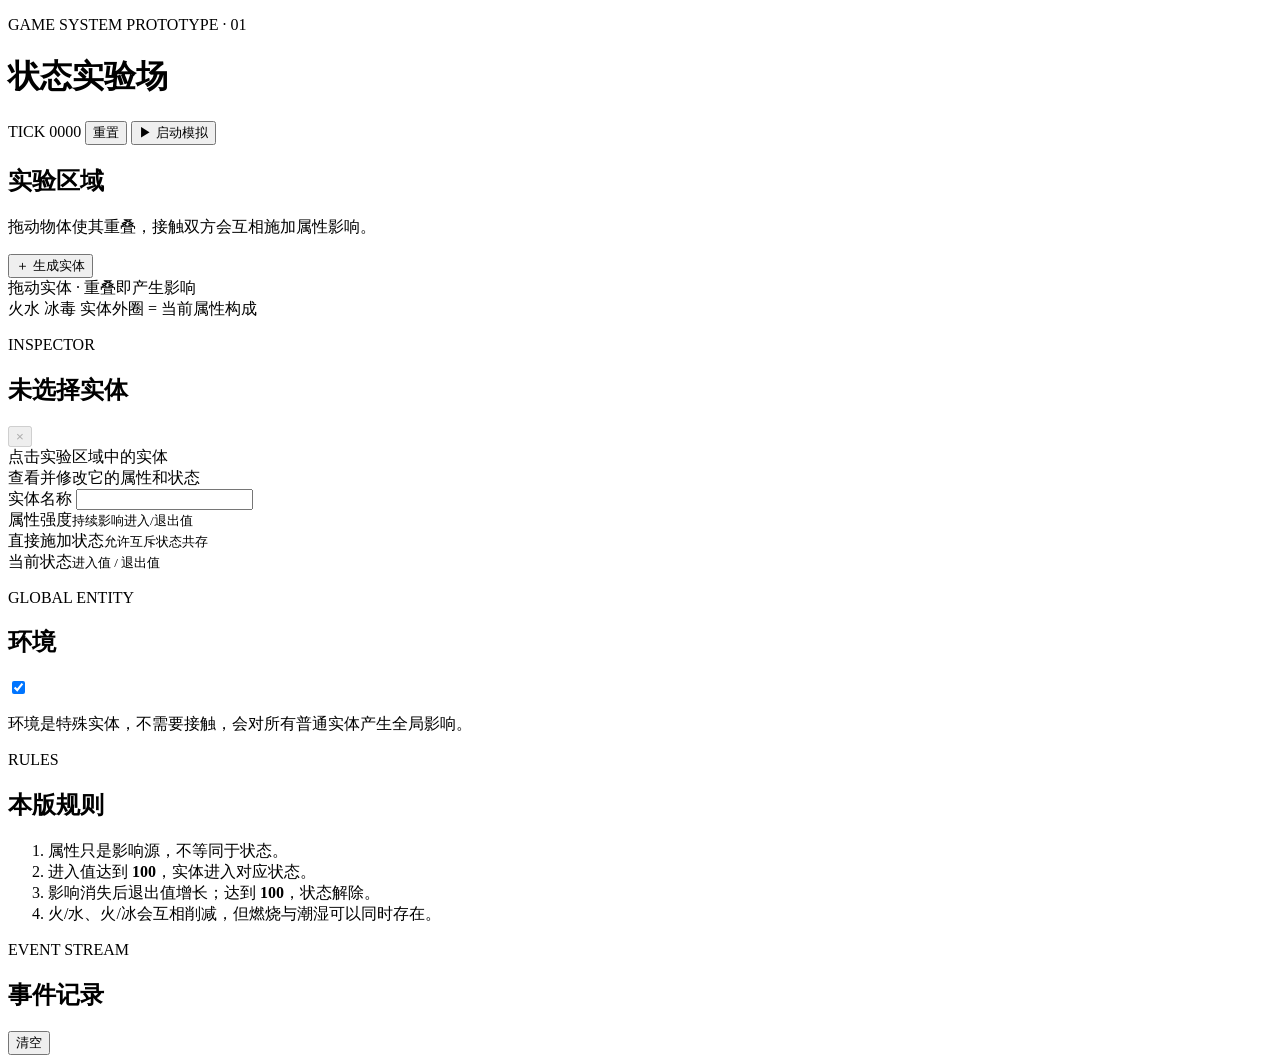
==== index.html @ 45ac95a5 "feat: add index.html for state system demo" ====
<!doctype html>
<html lang="zh-CN">
<head>
  <meta charset="UTF-8" />
  <meta name="viewport" content="width=device-width, initial-scale=1.0" />
  <meta name="theme-color" content="#101823" />
  <title>状态实验场 · Demo 01</title>
  <link rel="stylesheet" href="styles.css" />
</head>
<body>
  <header class="topbar">
    <div>
      <p class="eyebrow">GAME SYSTEM PROTOTYPE · 01</p>
      <h1>状态实验场</h1>
    </div>
    <div class="sim-controls">
      <span id="tickLabel" class="tick-label">TICK 0000</span>
      <button id="resetBtn" class="button ghost">重置</button>
      <button id="toggleBtn" class="button primary">▶ 启动模拟</button>
    </div>
  </header>

  <main class="layout">
    <section class="workspace panel">
      <div class="panel-heading">
        <div>
          <h2>实验区域</h2>
          <p>拖动物体使其重叠，接触双方会互相施加属性影响。</p>
        </div>
        <button id="createBtn" class="button compact">＋ 生成实体</button>
      </div>
      <div id="arena" class="arena" aria-label="实体实验区域">
        <div class="grid-glow"></div>
        <div class="arena-tip">拖动实体 · 重叠即产生影响</div>
      </div>
      <div class="legend">
        <span><i class="dot fire"></i>火</span><span><i class="dot water"></i>水</span>
        <span><i class="dot frost"></i>冰</span><span><i class="dot toxin"></i>毒</span>
        <span class="muted">实体外圈 = 当前属性构成</span>
      </div>
    </section>

    <aside class="inspector panel">
      <div class="panel-heading slim">
        <div><p class="eyebrow">INSPECTOR</p><h2 id="selectedName">未选择实体</h2></div>
        <button id="deleteBtn" class="icon-button" title="删除实体" disabled>×</button>
      </div>
      <div id="emptyInspector" class="empty-state">点击实验区域中的实体<br>查看并修改它的属性和状态</div>
      <div id="entityInspector" class="hidden">
        <label class="field-label" for="nameInput">实体名称</label>
        <input id="nameInput" class="text-input" maxlength="12" />

        <div class="section-title"><span>属性强度</span><small>持续影响进入/退出值</small></div>
        <div id="attributeControls" class="control-list"></div>

        <div class="section-title"><span>直接施加状态</span><small>允许互斥状态共存</small></div>
        <div id="statusButtons" class="status-buttons"></div>

        <div class="section-title"><span>当前状态</span><small>进入值 / 退出值</small></div>
        <div id="statusList" class="status-list"></div>
      </div>
    </aside>

    <section class="environment panel">
      <div class="panel-heading slim">
        <div><p class="eyebrow">GLOBAL ENTITY</p><h2>环境</h2></div>
        <label class="switch"><input id="envEnabled" type="checkbox" checked><span></span></label>
      </div>
      <p class="panel-copy">环境是特殊实体，不需要接触，会对所有普通实体产生全局影响。</p>
      <div id="environmentControls" class="control-list"></div>
    </section>

    <section class="rules panel">
      <div class="panel-heading slim"><div><p class="eyebrow">RULES</p><h2>本版规则</h2></div></div>
      <ol>
        <li>属性只是影响源，不等同于状态。</li>
        <li>进入值达到 <b>100</b>，实体进入对应状态。</li>
        <li>影响消失后退出值增长；达到 <b>100</b>，状态解除。</li>
        <li>火/水、火/冰会互相削减，但燃烧与潮湿可以同时存在。</li>
      </ol>
    </section>

    <section class="timeline panel">
      <div class="panel-heading slim">
        <div><p class="eyebrow">EVENT STREAM</p><h2>事件记录</h2></div>
        <button id="clearLogBtn" class="text-button">清空</button>
      </div>
      <div id="eventLog" class="event-log"></div>
    </section>
  </main>

  <template id="rangeTemplate">
    <div class="range-row">
      <div class="range-meta"><span class="range-name"></span><output>0</output></div>
      <input type="range" min="0" max="100" step="10" value="0" />
    </div>
  </template>
  <script src="app.js"></script>
</body>
</html>
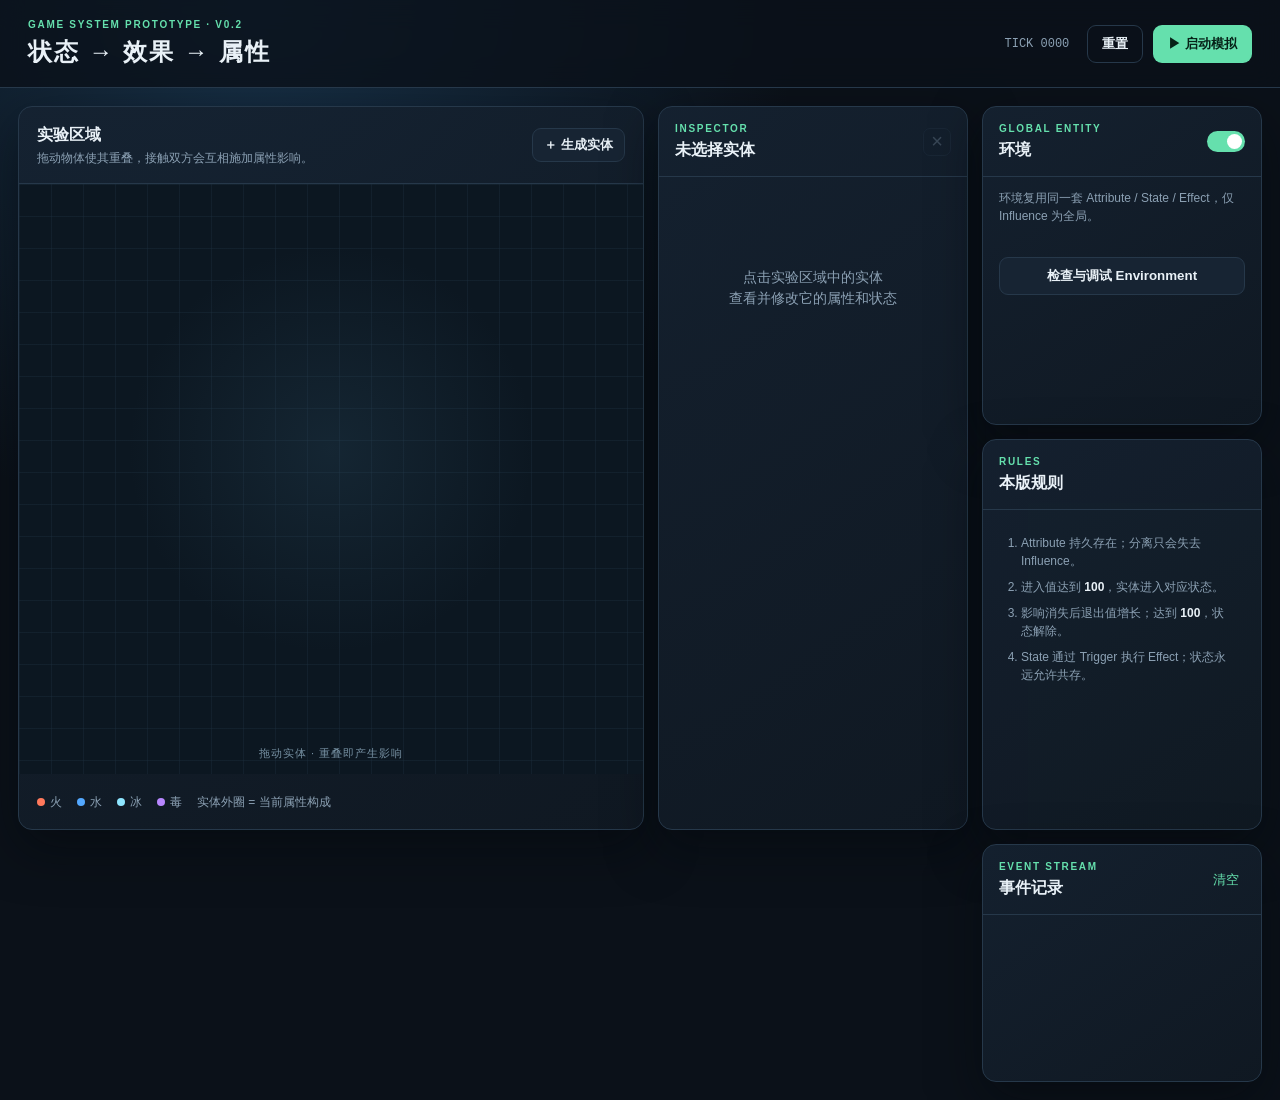
==== commit ef27b20f: "feat(v0.2): implement state effect attribute loop in index.html" ====
--- a/index.html
+++ b/index.html
@@ -6,12 +6,13 @@
   <meta name="theme-color" content="#101823" />
   <title>状态实验场 · Demo 01</title>
   <link rel="stylesheet" href="styles.css" />
+  <link rel="stylesheet" href="v02.css" />
 </head>
 <body>
   <header class="topbar">
     <div>
-      <p class="eyebrow">GAME SYSTEM PROTOTYPE · 01</p>
-      <h1>状态实验场</h1>
+      <p class="eyebrow">GAME SYSTEM PROTOTYPE · V0.2</p>
+      <h1>状态 → 效果 → 属性</h1>
     </div>
     <div class="sim-controls">
       <span id="tickLabel" class="tick-label">TICK 0000</span>
@@ -50,8 +51,11 @@
         <label class="field-label" for="nameInput">实体名称</label>
         <input id="nameInput" class="text-input" maxlength="12" />
 
-        <div class="section-title"><span>属性强度</span><small>持续影响进入/退出值</small></div>
+        <div class="section-title"><span>Base Attribute</span><small>持久贡献，可手动调整</small></div>
         <div id="attributeControls" class="control-list"></div>
+
+        <div class="section-title"><span>Attribute Sources</span><small>最终强度 = 来源合计</small></div>
+        <div id="contributionList" class="contribution-list"></div>
 
         <div class="section-title"><span>直接施加状态</span><small>允许互斥状态共存</small></div>
         <div id="statusButtons" class="status-buttons"></div>
@@ -66,17 +70,18 @@
         <div><p class="eyebrow">GLOBAL ENTITY</p><h2>环境</h2></div>
         <label class="switch"><input id="envEnabled" type="checkbox" checked><span></span></label>
       </div>
-      <p class="panel-copy">环境是特殊实体，不需要接触，会对所有普通实体产生全局影响。</p>
-      <div id="environmentControls" class="control-list"></div>
+      <p class="panel-copy">环境复用同一套 Attribute / State / Effect，仅 Influence 为全局。</p>
+      <div id="environmentSummary" class="environment-summary"></div>
+      <button id="inspectEnvBtn" class="button env-button">检查与调试 Environment</button>
     </section>
 
     <section class="rules panel">
       <div class="panel-heading slim"><div><p class="eyebrow">RULES</p><h2>本版规则</h2></div></div>
       <ol>
-        <li>属性只是影响源，不等同于状态。</li>
+        <li>Attribute 持久存在；分离只会失去 Influence。</li>
         <li>进入值达到 <b>100</b>，实体进入对应状态。</li>
         <li>影响消失后退出值增长；达到 <b>100</b>，状态解除。</li>
-        <li>火/水、火/冰会互相削减，但燃烧与潮湿可以同时存在。</li>
+        <li>State 通过 Trigger 执行 Effect；状态永远允许共存。</li>
       </ol>
     </section>
 
@@ -95,6 +100,7 @@
       <input type="range" min="0" max="100" step="10" value="0" />
     </div>
   </template>
+  <script src="state-system.js"></script>
   <script src="app.js"></script>
 </body>
 </html>
--- a/styles.css
+++ b/styles.css
@@ -0,0 +1 @@
+:root{--bg:#0b1119;--panel:#121c28;--panel2:#172433;--line:#26384a;--text:#e9f1f7;--muted:#8ba0b3;--accent:#65e0ad;--fire:#ff795c;--water:#53a8ff;--frost:#8ee6ff;--toxin:#b887ff;--shadow:0 18px 50px #03070c80}*{box-sizing:border-box}body{margin:0;min-height:100vh;background:radial-gradient(circle at 20% 0,#173148 0,transparent 36%),var(--bg);color:var(--text);font:14px/1.5 Inter,"PingFang SC","Microsoft YaHei",sans-serif}.topbar{height:88px;padding:15px 28px;display:flex;align-items:center;justify-content:space-between;border-bottom:1px solid var(--line);background:#0b1119cc;backdrop-filter:blur(14px);position:sticky;top:0;z-index:20}.topbar h1,.panel h2{margin:0;font-weight:700}.topbar h1{font-size:24px;letter-spacing:2px}.eyebrow{margin:0 0 2px;color:var(--accent);font-size:10px;font-weight:800;letter-spacing:1.7px}.sim-controls{display:flex;align-items:center;gap:10px}.tick-label{font:12px ui-monospace,monospace;color:var(--muted);margin-right:8px}.button{border:1px solid var(--line);border-radius:9px;padding:9px 14px;background:var(--panel2);color:var(--text);cursor:pointer;font-weight:650}.button:hover{filter:brightness(1.14)}.button.primary{background:var(--accent);color:#062117;border-color:transparent}.button.ghost{background:transparent}.button.compact{padding:7px 11px}.layout{padding:18px;display:grid;grid-template-columns:minmax(480px,1fr) 310px 280px;grid-template-rows:auto auto;gap:14px;max-width:1600px;margin:auto}.panel{background:linear-gradient(145deg,#152231e8,#101923e8);border:1px solid var(--line);border-radius:14px;box-shadow:var(--shadow);overflow:hidden}.panel-heading{padding:16px 18px;display:flex;align-items:center;justify-content:space-between;border-bottom:1px solid var(--line)}.panel-heading.slim{padding:14px 16px}.panel-heading h2{font-size:16px}.panel-heading p:not(.eyebrow){color:var(--muted);margin:2px 0 0;font-size:12px}.workspace{grid-row:1/3;min-height:700px}.arena{height:590px;position:relative;overflow:hidden;background-color:#0c1721;background-image:linear-gradient(#20344455 1px,transparent 1px),linear-gradient(90deg,#20344455 1px,transparent 1px);background-size:32px 32px;touch-action:none}.grid-glow{position:absolute;inset:0;background:radial-gradient(circle at 50% 45%,#37617a33,transparent 45%);pointer-events:none}.arena-tip{position:absolute;bottom:13px;left:50%;transform:translateX(-50%);color:#7690a2;font-size:11px;letter-spacing:1px;pointer-events:none}.entity{position:absolute;width:88px;height:88px;border-radius:50%;display:flex;align-items:center;justify-content:center;cursor:grab;user-select:none;transform:translate(-50%,-50%);background:#172736;box-shadow:0 0 0 3px #486071,0 10px 25px #0008;transition:box-shadow .2s,filter .2s}.entity:active{cursor:grabbing}.entity.selected{box-shadow:0 0 0 3px var(--accent),0 0 24px #65e0ad66}.entity.overlap{filter:brightness(1.22)}.entity-core{text-align:center;pointer-events:none}.entity-icon{font-size:25px;display:block}.entity-name{font-size:11px;font-weight:700;max-width:74px;white-space:nowrap;overflow:hidden;text-overflow:ellipsis}.entity-states{font-size:12px;min-height:18px}.legend{height:55px;padding:0 18px;display:flex;align-items:center;gap:15px;color:var(--muted);font-size:12px}.dot{display:inline-block;width:8px;height:8px;border-radius:50%;margin-right:5px}.fire{background:var(--fire)}.water{background:var(--water)}.frost{background:var(--frost)}.toxin{background:var(--toxin)}.muted{color:var(--muted)}.inspector{grid-column:2;grid-row:1/3}.icon-button{border:1px solid var(--line);background:transparent;color:var(--muted);border-radius:7px;width:28px;height:28px;font-size:20px;cursor:pointer}.icon-button:disabled{opacity:.3;cursor:not-allowed}.empty-state{text-align:center;color:var(--muted);padding:90px 20px}.hidden{display:none!important}#entityInspector{padding:15px}.field-label{font-size:11px;color:var(--muted)}.text-input{width:100%;margin:5px 0 10px;padding:9px;border-radius:8px;border:1px solid var(--line);background:#0d1721;color:var(--text)}.section-title{margin:18px 0 8px;display:flex;align-items:baseline;justify-content:space-between;border-bottom:1px solid var(--line);padding-bottom:6px;font-weight:700}.section-title small{font-size:10px;color:var(--muted);font-weight:400}.control-list{display:grid;gap:9px}.range-meta{display:flex;justify-content:space-between;font-size:12px}.range-meta output{font:11px ui-monospace;color:var(--accent)}input[type=range]{width:100%;height:4px;accent-color:var(--accent)}.status-buttons{display:grid;grid-template-columns:1fr 1fr;gap:7px}.status-buttons button{border:1px solid var(--line);border-radius:7px;background:#1b2a38;color:var(--text);padding:7px;cursor:pointer}.status-list{display:grid;gap:7px}.status-card{padding:8px 9px;border:1px solid var(--line);border-radius:8px;background:#0f1923}.status-card.active{border-color:#ffffff42}.status-head,.meter-label{display:flex;justify-content:space-between}.status-head{font-size:12px;font-weight:700}.meter-label{font-size:9px;color:var(--muted);margin-top:4px}.meter{height:3px;background:#26394a;border-radius:3px;overflow:hidden}.meter i{display:block;height:100%;background:var(--accent)}.environment{grid-column:3}.panel-copy{padding:0 16px;color:var(--muted);font-size:12px}.environment .control-list{padding:10px 16px 18px}.switch input{display:none}.switch span{display:block;width:38px;height:21px;border-radius:20px;background:#344657;position:relative;cursor:pointer}.switch span:after{content:"";position:absolute;width:15px;height:15px;background:white;border-radius:50%;top:3px;left:3px;transition:.2s}.switch input:checked+span{background:var(--accent)}.switch input:checked+span:after{left:20px}.rules{grid-column:3}.rules ol{padding:4px 27px 15px 38px;color:var(--muted);font-size:12px}.rules li{margin:8px 0}.rules b{color:var(--text)}.timeline{grid-column:3}.text-button{border:0;background:none;color:var(--accent);cursor:pointer}.event-log{height:166px;padding:10px 14px;overflow:auto;font:10px/1.7 ui-monospace,monospace;color:#91a8b8}.log-item{border-bottom:1px dashed #26384a}.log-item b{color:var(--accent);font-weight:500}@media(max-width:1080px){.layout{grid-template-columns:1fr 310px}.workspace{grid-row:auto}.inspector{grid-column:2;grid-row:1/3}.environment,.rules,.timeline{grid-column:1}.workspace{min-height:0}.arena{height:520px}}@media(max-width:720px){.topbar{height:auto;padding:12px;align-items:flex-start}.topbar h1{font-size:19px}.tick-label,.button.ghost{display:none}.layout{display:block;padding:9px}.panel{margin-bottom:10px}.workspace{min-height:0}.arena{height:430px}.inspector{min-height:300px}.legend{overflow:auto}.entity{width:76px;height:76px}}
--- a/v02.css
+++ b/v02.css
@@ -0,0 +1 @@
+.entity-attrs{font-size:9px;color:#b9cbd8;min-height:14px}.contribution-list{display:grid;gap:6px}.contribution-group{padding:7px 9px;border:1px solid var(--line);border-radius:8px;background:#0d1721}.contribution-total{font-size:12px;font-weight:700;margin-bottom:3px}.contribution-group>div:not(.contribution-total){display:flex;justify-content:space-between;font-size:10px;color:var(--muted)}.contribution-group b{color:var(--text);font-weight:500}.progress-edit{display:grid;grid-template-columns:38px 1fr 52px;gap:6px;align-items:center;margin-top:5px;font-size:9px;color:var(--muted)}.progress-edit input{min-width:0}.progress-edit output{text-align:right}.effects{margin-top:8px;padding-top:6px;border-top:1px dashed var(--line);font-size:9px}.effects strong{color:var(--muted);letter-spacing:1px}.effect-line{display:grid;grid-template-columns:50px 1fr;color:#c7d6e0;margin-top:3px}.effect-line span{color:var(--accent)}.no-effects{font-size:9px;color:#61798b;padding:5px 0}.environment-summary{display:flex;flex-wrap:wrap;gap:6px;padding:6px 16px}.environment-summary span{padding:4px 7px;border:1px solid var(--line);border-radius:6px;font-size:10px}.env-button{margin:8px 16px 18px;width:calc(100% - 32px)}.log-item.effect{color:#ffd28c}.log-item.state{color:#fff}.log-item.trigger{color:#b7f5d9}.log-item.manual{color:#a8b9c6}
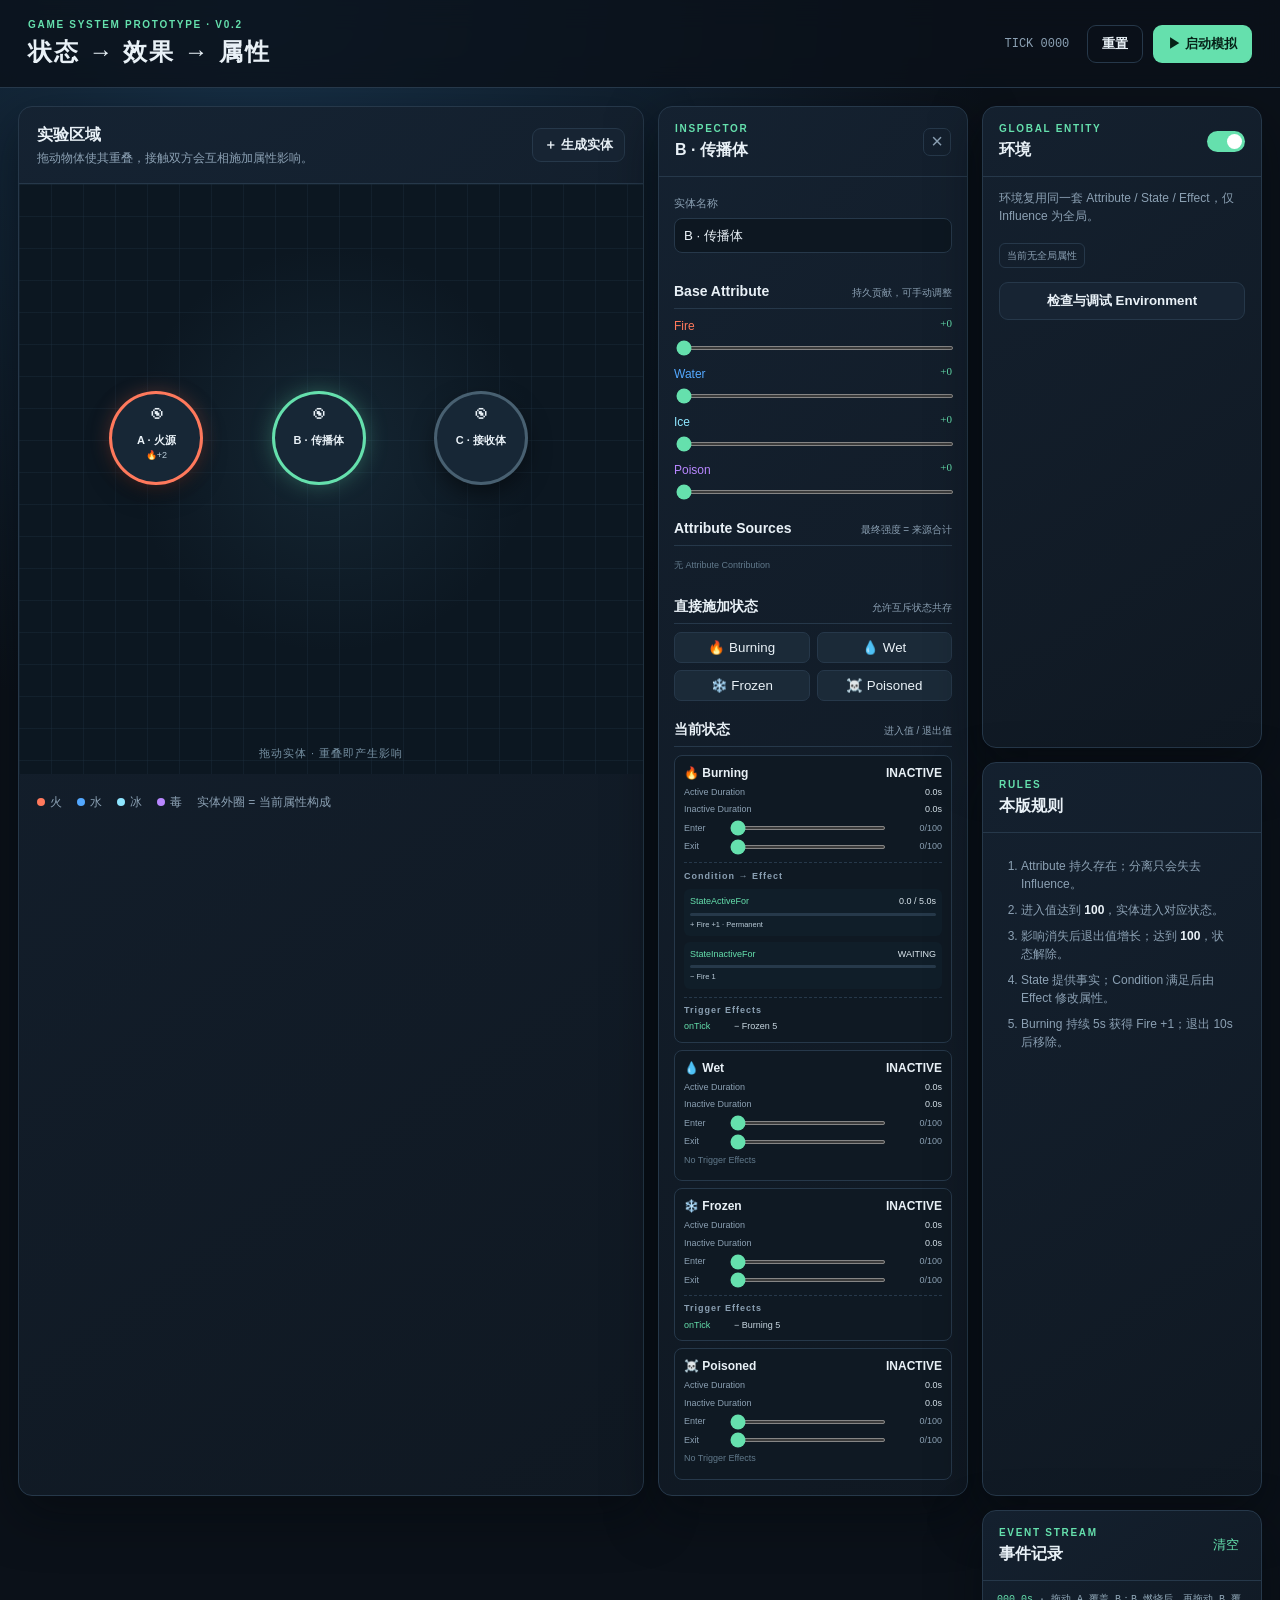
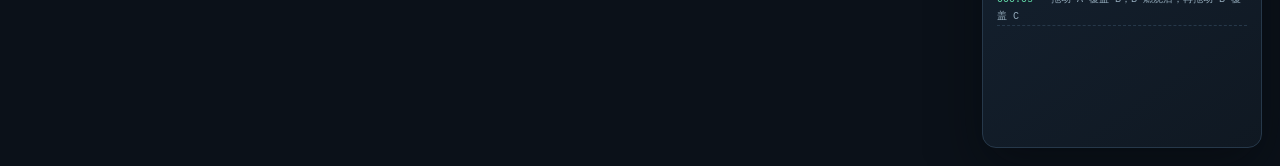
==== commit 85ba7182: "feat(v0.2.1): implement state duration rules in index.html" ====
--- a/index.html
+++ b/index.html
@@ -7,6 +7,7 @@
   <title>状态实验场 · Demo 01</title>
   <link rel="stylesheet" href="styles.css" />
   <link rel="stylesheet" href="v02.css" />
+  <link rel="stylesheet" href="v021.css" />
 </head>
 <body>
   <header class="topbar">
@@ -81,7 +82,8 @@
         <li>Attribute 持久存在；分离只会失去 Influence。</li>
         <li>进入值达到 <b>100</b>，实体进入对应状态。</li>
         <li>影响消失后退出值增长；达到 <b>100</b>，状态解除。</li>
-        <li>State 通过 Trigger 执行 Effect；状态永远允许共存。</li>
+        <li>State 提供事实；Condition 满足后由 Effect 修改属性。</li>
+        <li>Burning 持续 5s 获得 Fire +1；退出 10s 后移除。</li>
       </ol>
     </section>
 
--- a/v021.css
+++ b/v021.css
@@ -0,0 +1 @@
+.duration-line{display:flex;justify-content:space-between;margin-top:4px;font-size:9px;color:var(--muted)}.duration-line b{color:#d6e2ea;font-weight:500}.rules-view{margin-top:8px;padding-top:7px;border-top:1px dashed var(--line);font-size:9px}.rules-view>strong{color:var(--muted);letter-spacing:1px}.rule-line{margin-top:6px;padding:6px;border-radius:6px;background:#101e29}.rule-line>div:first-child{display:flex;justify-content:space-between}.rule-line span{color:var(--accent)}.rule-line b{font-weight:500;color:#dce8ef}.rule-line small{display:block;margin-top:3px;color:#b9cbd8}.rule-meter{height:3px;margin-top:4px;background:#26394a;border-radius:3px;overflow:hidden}.rule-meter i{display:block;height:100%;background:var(--accent);transition:width .1s}.log-item.rule{color:#78e0b4}
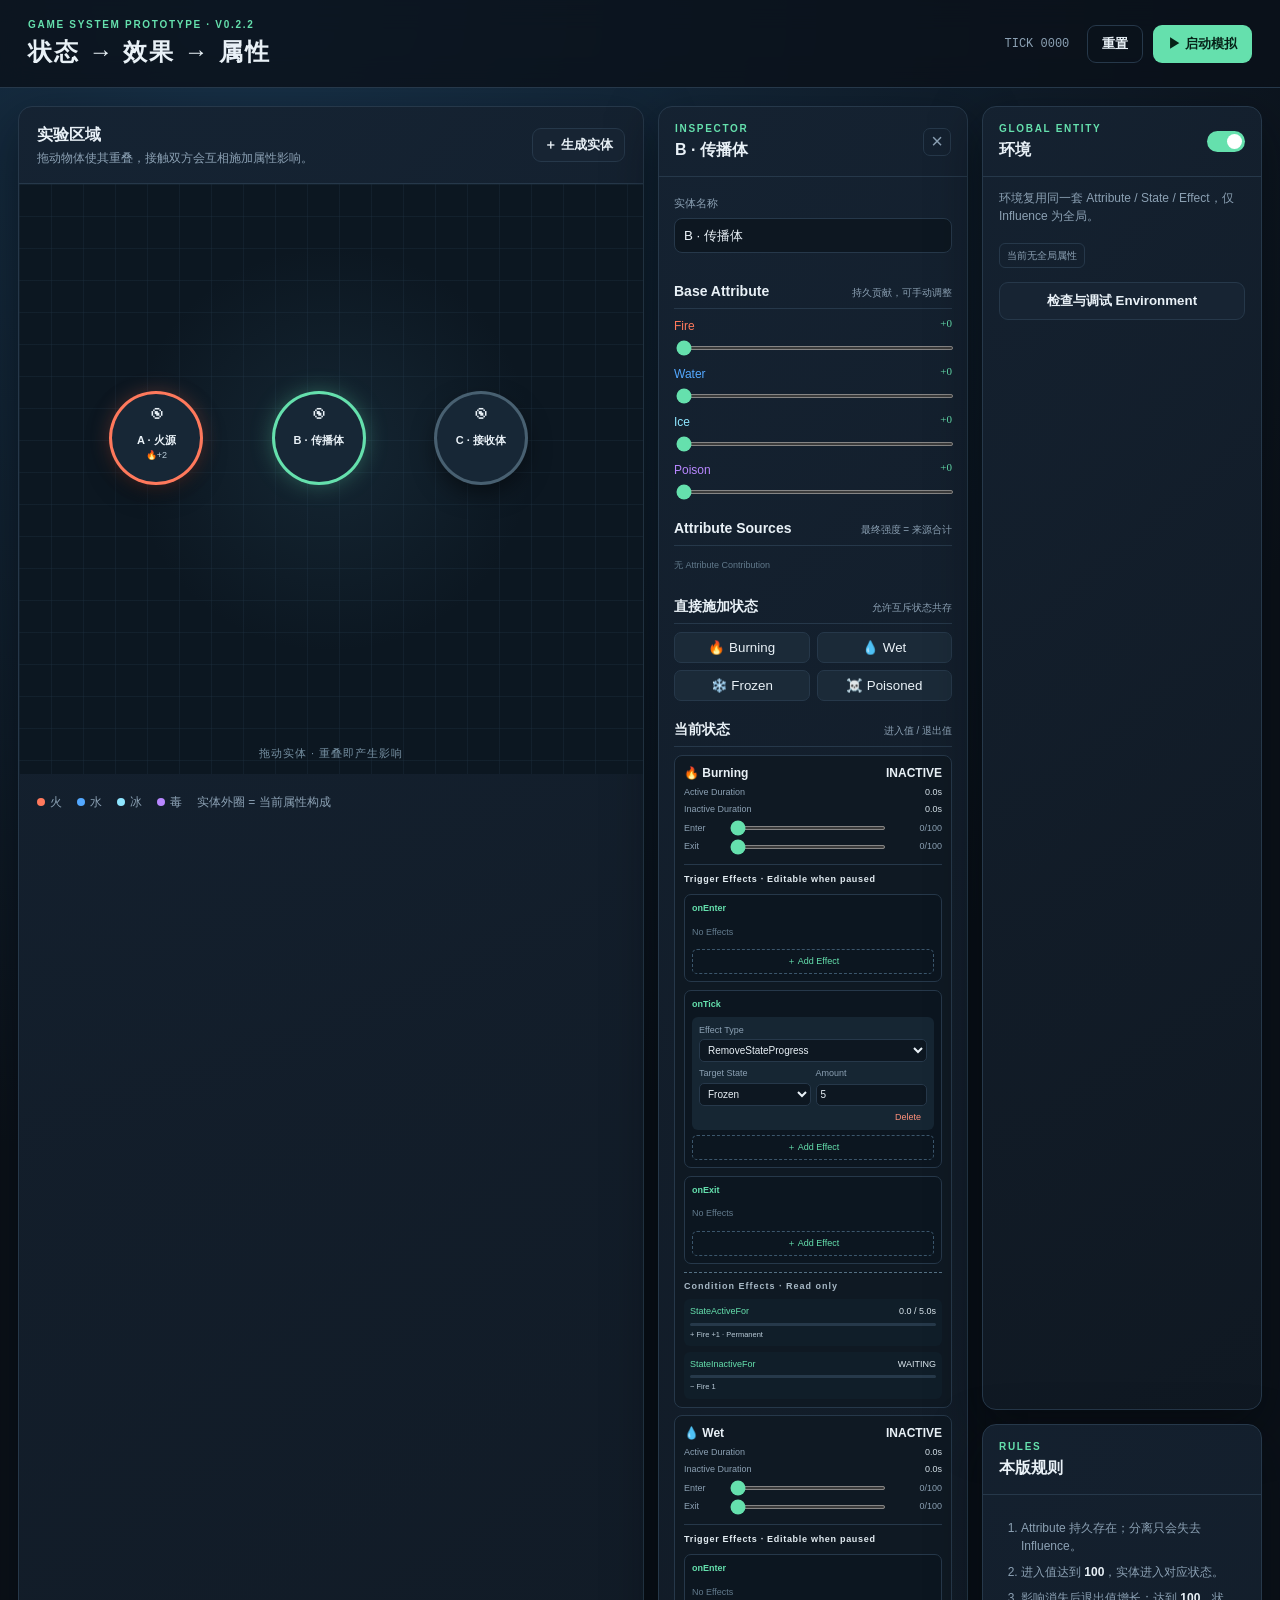
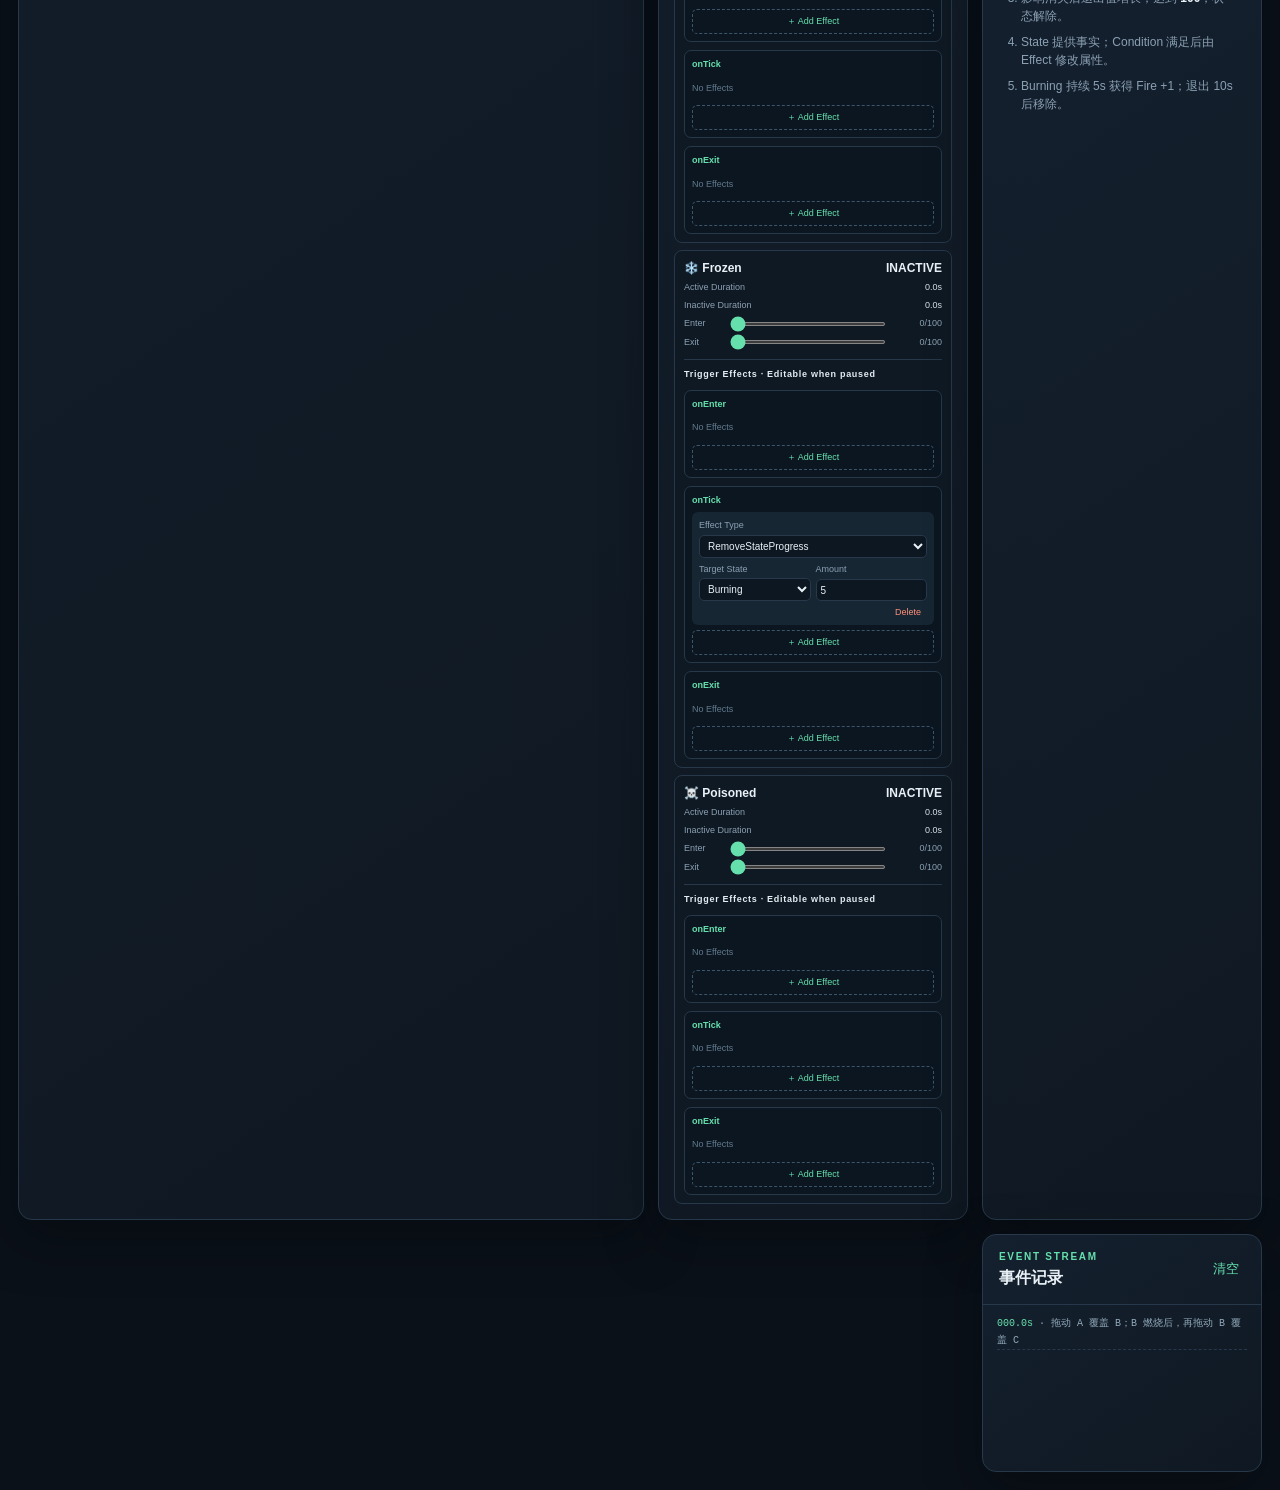
==== commit d85c085b: "feat(v0.2.2): add visual trigger effect config in index.html" ====
--- a/index.html
+++ b/index.html
@@ -8,11 +8,12 @@
   <link rel="stylesheet" href="styles.css" />
   <link rel="stylesheet" href="v02.css" />
   <link rel="stylesheet" href="v021.css" />
+  <link rel="stylesheet" href="v022.css" />
 </head>
 <body>
   <header class="topbar">
     <div>
-      <p class="eyebrow">GAME SYSTEM PROTOTYPE · V0.2</p>
+      <p class="eyebrow">GAME SYSTEM PROTOTYPE · V0.2.2</p>
       <h1>状态 → 效果 → 属性</h1>
     </div>
     <div class="sim-controls">
--- a/v022.css
+++ b/v022.css
@@ -0,0 +1 @@
+.trigger-editor{margin-top:10px;padding-top:8px;border-top:1px solid var(--line);font-size:9px}.trigger-editor>strong{color:#e4edf3;letter-spacing:.7px}.editing-locked{margin-top:6px;padding:6px;border:1px solid #ffbd6b55;border-radius:6px;color:#ffc77e;background:#2b2117}.trigger-block{margin-top:8px;padding:7px;border:1px solid var(--line);border-radius:7px;background:#0c1620}.trigger-title{font-weight:700;color:var(--accent);margin-bottom:5px}.effect-editor{display:grid;grid-template-columns:1fr 1fr;gap:5px;padding:7px;margin-top:5px;border-radius:6px;background:#162633}.effect-editor label{display:grid;gap:2px;color:var(--muted)}.effect-editor label:first-child{grid-column:1/-1}.effect-editor select,.effect-editor input{width:100%;min-width:0;border:1px solid var(--line);border-radius:5px;padding:4px;background:#0d1721;color:var(--text);font-size:10px}.effect-editor select:disabled,.effect-editor input:disabled,.effect-editor button:disabled,.add-effect:disabled{opacity:.45;cursor:not-allowed}.effect-delete{grid-column:1/-1;border:0;background:none;color:#ff907a;text-align:right;font-size:9px;cursor:pointer}.add-effect{width:100%;margin-top:5px;padding:5px;border:1px dashed #3b566c;border-radius:5px;background:transparent;color:var(--accent);font-size:9px;cursor:pointer}.rules-view{border-top-color:#547083}.rules-view>strong{color:#a8b9c6}
